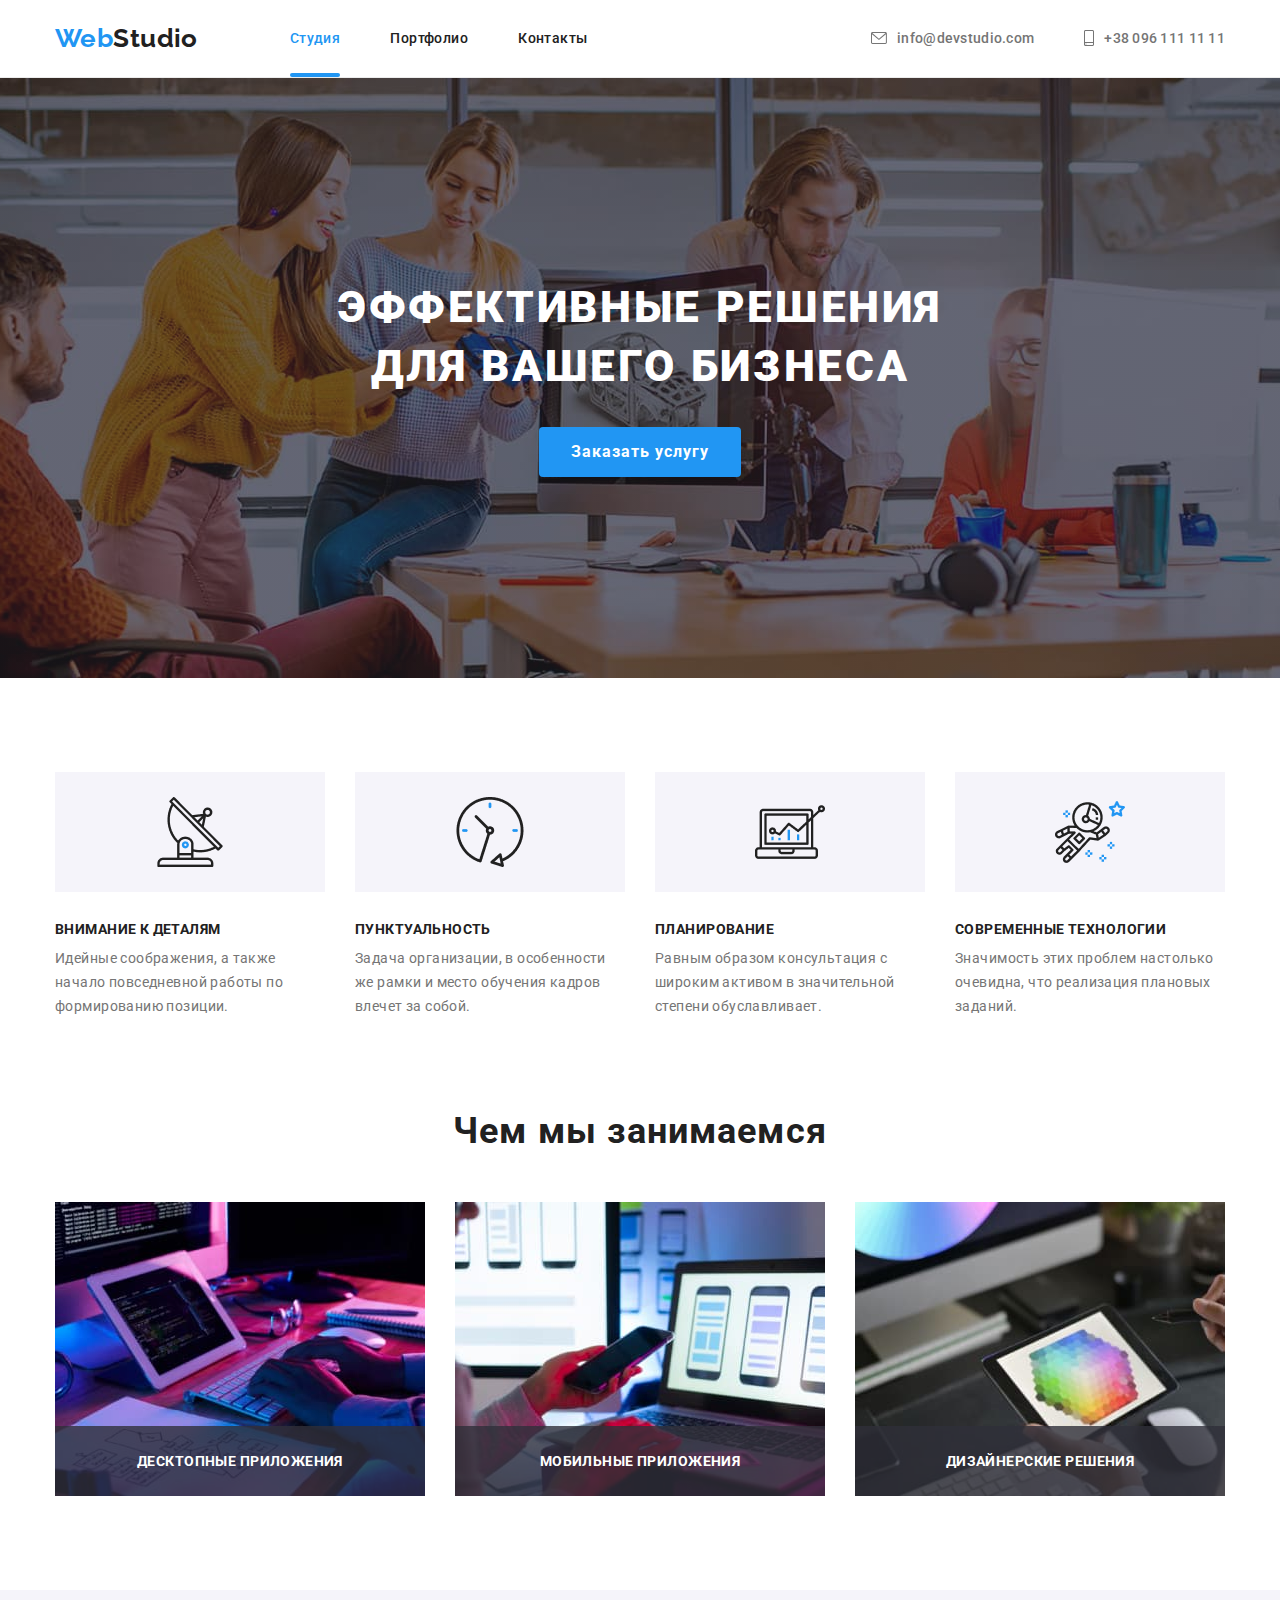
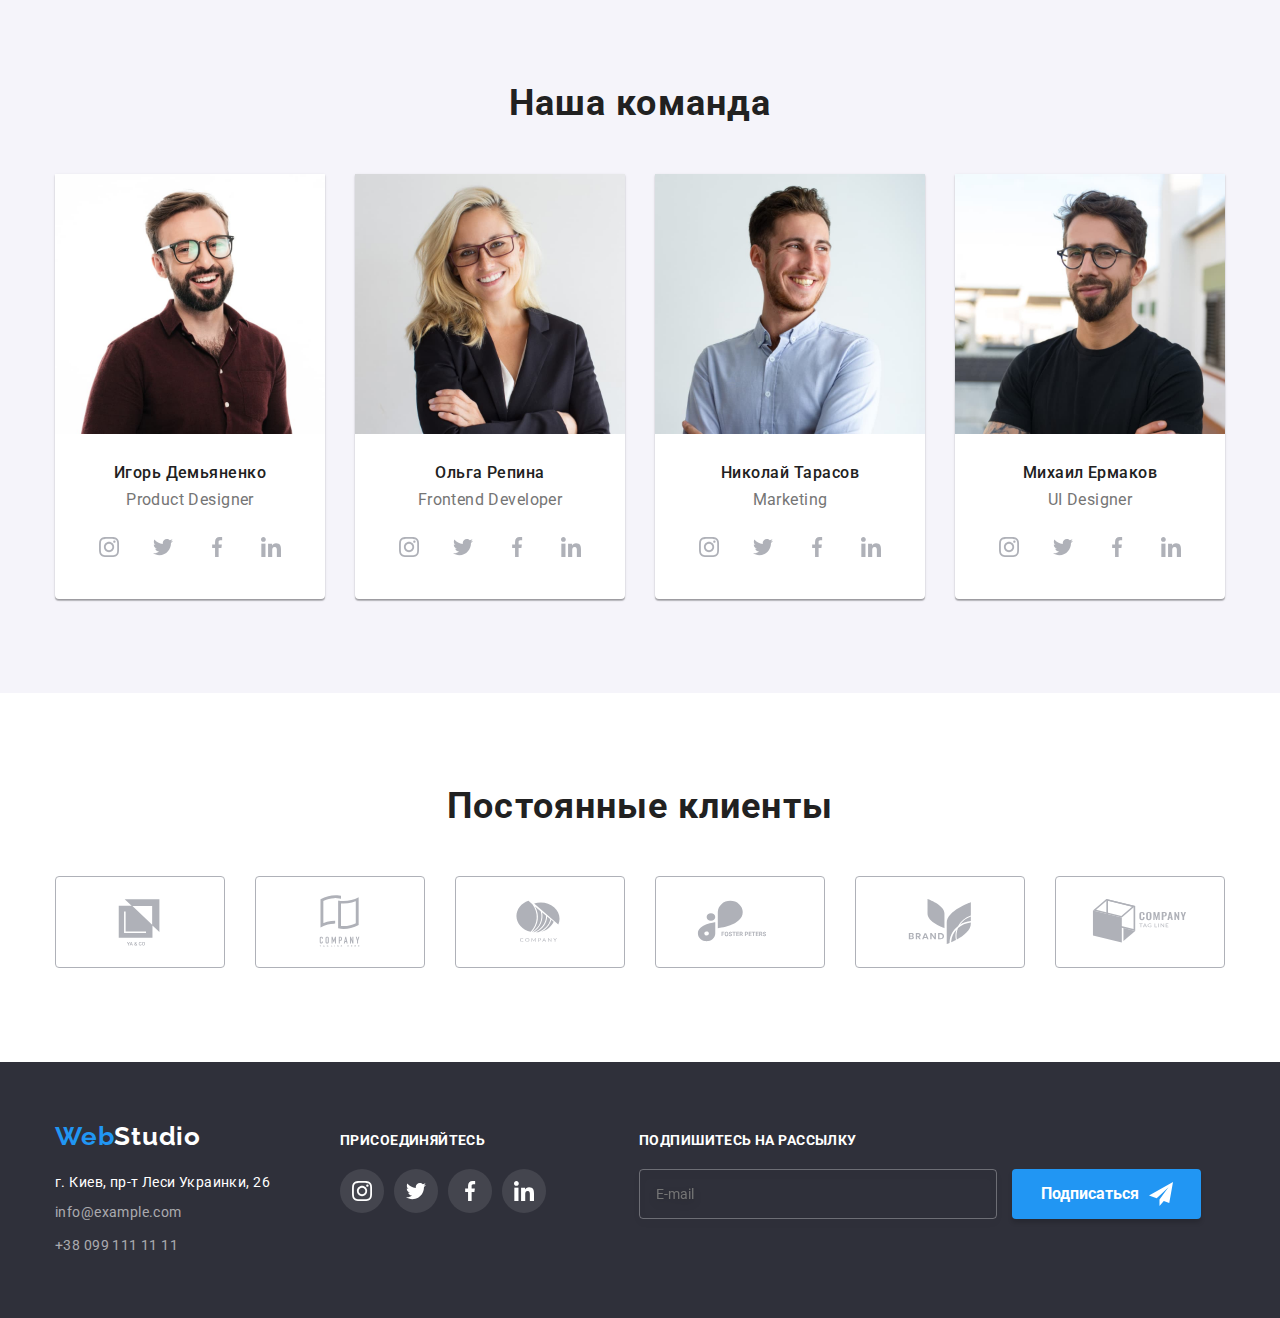
==== index.html @ 1a4ffaa0 "add06" ====
<!DOCTYPE html>
<html lang="ru">
<head>
    <meta charset="UTF-8">
    <meta http-equiv="X-UA-Compatible" content="IE=edge">
    <meta name="viewport" content="width=device-width, initial-scale=1.0">
    <title>Modyle 02 classwork</title>
    <link rel="preconnect" href="https://fonts.googleapis.com">
    <link rel="preconnect" href="https://fonts.gstatic.com" crossorigin>
    <link
        href="https://fonts.googleapis.com/css2?family=Montserrat:wght@400;500;700&family=Raleway:wght@400;500;700&family=Roboto:wght@400;500;700;900&display=swap"
        rel="stylesheet">
        <link rel="stylesheet" href="https://cdnjs.cloudflare.com/ajax/libs/modern-normalize/0.6.0/modern-normalize.min.css">
    <link rel="stylesheet" href="./css/styles.css">
</head> 

<body data-body>
        <!-- Header section -->        
    <header class="header">
        <div class=" header-container container">
            <a class="logo link" href="index.html"> <span class="accent-logo">Web</span>Studio</a>           
            <nav class=" list">
                <ul class="navigation list">
                    <li class="nav-list-item"><a class="nav-list-link link current" href="">Студия</a></li>
                    <li class="nav-list-item"><a class="nav-list-link link" href="./portfolio.html">Портфолио</a></li>
                    <li class="nav-list-item"><a class="nav-list-link link" href="">Контакты</a></li>
                </ul>
            </nav>
                           
                <ul class="information  list">
                    <li class="link-email"> <a class="email link " href="mailto:info@devstudio.com">
                         <svg class="email-icon" widht="16" height="12">
                        <use href="./images/sprite2.svg#hover"></use>
                    </svg> info@devstudio.com</a></li>
                    <li class="link-contact"> <a class=" contact-number link" href="tel:+380961111111" > 
                        <svg class=" phone-icon" widht="10" height="16">
                        <use href="./images/sprite2.svg#smartphone"></use>
                    </svg>+38 096 111 11 11</a></li>
                </ul>          
        </div>           
    </header>

        <!-- Button section -->   
    <main>
        <section class="btn-section">
        <div class="  btn-section-site container">
            <h1 class="slogan">ЭФФЕКТИВНЫЕ РЕШЕНИЯ<br> ДЛЯ ВАШЕГО БИЗНЕСА</h1> 
            <button class="modal-btn" type= "button" data-modal-open>
                Заказать услугу</button>
        </div>
        </section>   

     <!-- List section -->    
            <section class="section list-section-site ">
                <div class=" container ">
                <ul class="list list-section">
                    <li class="list-title-site list-title-antenna" >
                        <h3 class="title">Внимание к деталям</h3>
                        <p class="text">Идейные соображения, а также начало повседневной работы по формированию позиции.</p>
                    </li>
                    <li class="list-title-site  list-title-clock">
                        <h3 class="title">Пунктуальность</h3>
                        <p class="text">Задача организации, в особенности же рамки и место обучения кадров влечет за собой.</p>
                    </li>
                    <li class="list-title-site list-title-diagram">
                        <h3 class="title">Планирование</h3>
                        <p class="text">Равным образом консультация с широким активом в значительной степени обуславливает.</p>
                    </li>
                    <li class="list-title-site list-title-astronaut">
                        <h3 class="title">Современные технологии</h3> 
                        <p class="text">Значимость этих проблем настолько очевидна, что реализация плановых заданий.</p>
                    </li>
                </ul>
                </div>
            </section>

            <section class="img">
                <div class="container "> 
                    <h2 class="headline">Чем мы занимаемся</h2>               
                    <ul class="list work-list">
                        <li class="image"><img class="" src="./images/img1.jpg" alt="рабочий стол с планшетом" width="370">
                        <p class="description">десктопные приложения</p>
                    </li>
                        <li class="image"><img class="" src="./images/img2.jpg" alt="ноутбук с разработкой дизайна" width="370">
                        <p class="description">мобильные приложения</p>
                    </li>
                        <li class="image"><img class="" src="./images/img3.jpg" alt="планшет с радугой цветов" width="370">
                        <p class="description">дизайнерские решения</p>
                    </li>
                    </ul>  
                </div>
            </section>
           

     <!-- Team section -->
        <section class="team-site section">
            <div class="   container">
            <h2 class="team-title">Наша команда</h2>
            <ul class="list list-names">
                <li class="team-names">
                        <img src="./images/img4.jpg" alt="Игорь Демьяненко" width="270">
                        <div class="names-container">                       
                    <h3 class="team-name">Игорь Демьяненко</h3>
                    <p class="team-description">Product Designer</p>
                        <ul class="social-list list">
                            <li class="social-list-item"><a class="social-list-link" href="">
                                <svg class="social-list-icon" width="20" height="20">
                                    <use href="./images/sprite.svg#instagram"></use>
                                </svg>
                            </a></li>
                            <li class="social-list-item"><a class="social-list-link" href="">
                                <svg class="social-list-icon" widht="20" height="20">
                                    <use href="./images/sprite.svg#twitter"></use>
                                </svg>
                            </a></li>
                            <li class="social-list-item"><a class="social-list-link" href="">
                                <svg class="social-list-icon" widht="20" height="20">
                                    <use href="./images/sprite.svg#facebook"></use>
                                </svg>
                            </a></li>
                            <li class="social-list-item"><a class="social-list-link" href="">
                                <svg class="social-list-icon" widht="20" height="20">
                                    <use href="./images/sprite.svg#linkedin"></use>
                                </svg>
                            </a></li>
                        </ul>
                </div>
                </li>

                <li class="team-names">
                        <img src="./images/img5.jpg" alt="Ольга Репина" width="270">
                        <div class="names-container">
                    <h3 class="team-name">Ольга Репина</h3>
                    <p class="team-description">Frontend Developer</p>
                        <ul class="social-list list">
                            <li class="social-list-item"><a class="social-list-link" href="">
                                <svg class="social-list-icon" widht="20" height="20">
                                    <use href="./images/sprite.svg#instagram"></use>
                                </svg>
                            </a></li>
                            <li class="social-list-item"><a class="social-list-link" href="">
                                <svg class="social-list-icon" widht="20" height="20">
                                    <use href="./images/sprite.svg#twitter"></use>
                                </svg>
                            </a></li>
                            <li class="social-list-item"><a class="social-list-link" href="">
                                <svg class="social-list-icon" widht="20" height="20">
                                    <use href="./images/sprite.svg#facebook"></use>
                                </svg>
                            </a></li>
                            <li class="social-list-item"><a class="social-list-link" href="">
                                <svg class="social-list-icon" widht="20" height="20">
                                    <use href="./images/sprite.svg#linkedin"></use>
                                </svg>
                            </a></li>
                        </ul>
                    </div>
                </li>

                <li class="team-names">
                        <img src="./images/img6.jpg" alt="Николай Тарасов" width="270">
                        <div class="names-container">
                    <h3 class="team-name">Николай Тарасов</h3>
                    <p class="team-description">Marketing</p>
                        <ul class="social-list list">
                            <li class="social-list-item"><a class="social-list-link" href="">
                                <svg class="social-list-icon" widht="20" height="20">
                                    <use href="./images/sprite.svg#instagram"></use>
                                </svg>
                            </a></li>
                            <li class="social-list-item"><a class="social-list-link" href="">
                                <svg class="social-list-icon" widht="20" height="20">
                                    <use href="./images/sprite.svg#twitter"></use>
                                </svg>
                            </a></li>
                            <li class="social-list-item"><a class="social-list-link" href="">
                                <svg class="social-list-icon" widht="20" height="20">
                                    <use href="./images/sprite.svg#facebook"></use>
                                </svg>
                            </a></li>
                            <li class="social-list-item"><a class="social-list-link" href="">
                                <svg class="social-list-icon" widht="20" height="20">
                                    <use href="./images/sprite.svg#linkedin"></use>
                                </svg>
                            </a></li>
                         </ul>
                    </div>
                    </li>
                <li class="team-names">
                        <img src="./images/img7.jpg" alt="Михаил Ермаков" width="270">
                        <div class="names-container">
                    <h3 class="team-name">Михаил Ермаков</h3>
                    <p class="team-description">UI Designer</p>
                        <ul class="social-list list">
                            <li class="social-list-item"><a class="social-list-link" href="">
                                <svg class="social-list-icon" widht="20" height="20">
                                    <use href="./images/sprite.svg#instagram"></use>
                                </svg>
                            </a></li>
                            <li class="social-list-item"><a class="social-list-link" href="">
                                <svg class="social-list-icon" widht="20" height="20">
                                    <use href="./images/sprite.svg#twitter"></use>
                                </svg>
                            </a></li>
                            <li class="social-list-item"><a class="social-list-link" href="">
                                <svg class="social-list-icon" widht="20" height="20">
                                    <use href="./images/sprite.svg#facebook"></use>
                                </svg>
                            </a></li>
                            <li class="social-list-item"><a class="social-list-link" href="">
                                <svg class="social-list-icon" widht="20" height="20">
                                    <use href="./images/sprite.svg#linkedin"></use>
                                </svg>
                            </a></li>
                        </ul>
                    </div>
                </li>
            </ul>            
            </div>
        </section>

        <!--List section-->
    <section class="section">
        <div class=" container">
            <h2 class="team-title">Постоянные клиенты</h2>
            <ul class=" clients-list list ">
                <li class="link-style"><a class="link-section" href="">
                        <svg class="list-link" widht="106" height="60">
                            <use href="./images/sprite2.svg#logo"></use>
                    </svg>                    
                    </a>
                </li>
                <li class="link-style"><a class="link-section" href="">
                        <svg class="list-link" widht="106" height="60"> 
                            <use href="./images/sprite2.svg#logo1"></use>
                    </svg>
                
                    </a>
                </li>
                <li class="link-style"><a class="link-section" href="">
                        <svg class="list-link" widht="106" height="60">
                            <use href="./images/sprite2.svg#logo2"></use>
                    </svg>               
                    </a>
                </li>
                <li class="link-style"><a class="link-section" href="">
                        <svg class="list-link" widht="106" height="60">
                            <use href="./images/sprite2.svg#logo3"></use>
                    </svg>                   
                    </a>
                </li>
                <li class="link-style"><a class="link-section" href="">
                        <svg class="list-link" widht="106" height="60">
                            <use href="./images/sprite2.svg#logo4"></use>
                    </svg>                 
                    </a>
                </li>
                <li class="link-style"><a class="link-section" href="">
                        <svg class="list-link" widht="106" height="60">
                            <use href="./images/sprite2.svg#logo5"></use>
                    </svg>               
                    </a>
                </li>
            </ul>
        </div>
    </section>        
    </main>

    <!-- Footer section -->
    <footer class="  footer footer-site ">
        <div class="footer-section container">
            <div>
                <a class="logo-footer link" href="index.html"><span class="accent-logo-footer">Web</span>Studio</a>
                <address class="">
                <ul class="information list  list-site">                    
                    <li class=" adress footer-container " > г. Киев, пр-т Леси Украинки, 26</li>
                    <li class="email-site"><a class="link email-footer" href="mailto:info@devstudio.com">info@example.com</a></li>
                   <li class="contact-site"> <a class="contact-number-footer link" href="tel:+380961111111">+38 099 111 11 11</a></li>                 
                </ul>
                </address>
            </div>
            <div class="  icon-footer ">
                <p class="footer-title">присоединяйтесь</p>
                <ul class=" list list-footer">
                    <li class="social-list-item-footer"><a class="social-list-link-footer" href="">
                            <svg class="social-list-icon-footer" widht="20" height="20">
                                <use href="./images/sprite.svg#instagram"></use>
                            </svg>
                        </a></li>
                    <li class="social-list-item-footer"><a class="social-list-link-footer" href="">
                            <svg class="social-list-icon-footer" widht="20" height="20">
                                <use href="./images/sprite.svg#twitter"></use>
                            </svg>
                        </a></li>
                    <li class="social-list-item-footer"><a class="social-list-link-footer" href="">
                            <svg class="social-list-icon-footer" widht="20" height="20">
                                <use href="./images/sprite.svg#facebook"></use>
                            </svg>
                        </a></li>
                    <li class="social-list-item-footer"><a class="social-list-link-footer" href="">
                            <svg class="social-list-icon-footer" widht="20" height="20">
                                <use href="./images/sprite.svg#linkedin"></use>
                            </svg>
                        </a></li>
                </ul>
            </div>
            <div class="footer-social-send">
                <p class="footer-title">ПОДПИШИТЕСЬ НА РАССЫЛКУ</p>
                <form class="form-footer">
                    <label>
                        <input class="input-footer" type="email" name="email" placeholder="E-mail">
                    </label>
                    <button class="btn-send" type="submit">Подписаться<svg class="svg-send" width="24" height="24">
                            <use href="./images/sprite.svg#telegram"></use>
                        </svg></button>
                </form>
            </div>
        </div>      
    </footer>

    <!-- modal window -->

    <div class="backdrop is-hidden" data-modal>
        <div class="modal">
          <button class="modal-close-btn" type="button" data-modal-close>
            <svg width="18" height="18">
              <use href="./images/sprite.svg#icon-close"></use>
            </svg>
          </button>
          <form class="modal-form">
             <strong class="modal-text">Оставьте свои данные, мы вам перезвоним</strong>
            <div class="modal-contact-container">
                <label class="modal-contact" for="name">Имя</label>
                <input class="contact-input" type="text" name="name" id="name">
                <svg class="modal-contact-icon" width="18" height="18">
                    <use href="./images/sprite.svg#person-icon"></use>
                </svg>
            </div>
            <div class="modal-contact-container">
                <label class="modal-contact" for="tel">Телефон</label>
                <input class="contact-input" type="tel" name="name" id="tel">
                <svg class="modal-contact-icon" width="18" height="18">
                    <use href="./images/sprite.svg#phone-icon"></use>
                </svg>
            </div>
            <div class="modal-contact-container">
                <label class="modal-contact" for="mail">Почта</label>
                <input class="contact-input" type="email" name="mail" id="mail">
                <svg class="modal-contact-icon" width="18" height="18">
                    <use href="./images/sprite.svg#email-icon"></use>
                </svg>
            </div>
                <label class="modal-comment-text" for="comment">Комментарий </label>
                <textarea class="modal-comment" name="comment" id="comment" placeholder="Введите текст"></textarea>
              <label class="form-checkbox">
                <input class="visually-hidden form-checkbox-input" type="checkbox" name="checkbox" checked>
                <span class="form-checkbox-custom">
                    <svg class="form-checkbox-icon" width="16" height="15">
                        <use href="./images/sprite.svg#icon-check"></use>
                    </svg>
                </span>
                <span class="text-agreed"> 
                    Соглашаюсь с рассылкой и принимаю
                    <a class="modal-link" href=" ">Условия договора</a>
                </span>
              </label>  
                <button class="modal-button" type="submit">Отправить</button>
          </form>         
        </div>
      </div>

      <script src="./js/modal.js"> </script>
  
</body>
</html>
---- css/styles.css ----
body {
  font-family: Roboto, sans-serif;
  font-size: 14px;
  letter-spacing: 0.03em;
  background-color: #FFFFFF;
  color: #212121;
}
:root{
  --main-font: "Roboto";
  --secondary-font: "Raleway";
  --accent-color: #2196F3;
  --main-txt-dark: #FFFFFF;
  --main-txt-light: #212121;
  --p-color: #757575;
  --fill-color: #AFB1B8;
  --footer-color:#2F303A;

  --animation: 250ms cubic-bezier(0.4, 0, 0.2, 1);
}

.no-scroll{
  overflow: hidden;
}

h1,
h2,
h3,
h4,
p {
  margin-top: 0;
  margin-bottom: 0;
}

ul {
  margin-top: 0;
  margin-bottom: 0;
  padding-left: 0;
}

img {
  display: block;
  max-width: 100%;
  height: auto;
}

.container {
  width: 1200px;
  padding-left: 15px;
  padding-right: 15px;
  margin-left: auto;
  margin-right: auto;
}

.section {
  padding-top: 94px;
  padding-bottom: 94px;
}


/*----------Header---------*/

.header {
  padding-top: 24px;
  padding-bottom: 24px;
}
.header-container {
  justify-content: space-between;
  display: flex;
  align-items: center;
}

.list {
 
  list-style: none;
  margin-top: 0;
  margin-bottom: 0;
  padding-left: 0;

}


.link {
  text-decoration: none;
}
.logo {
  font-family: Raleway, sans-serif;
  font-style: normal;
  font-weight: bold;
  margin-right: 92px;
  font-size: 26px;
  line-height: 1.1;
  color: var(--main-txt-light);
}
.accent-logo {
  color: var(--accent-color);
}

.navigation{
  display: flex;
  align-items: center;
 
}
.nav-list-item:not(:last-child) {
  margin-right: 50px;
}

.nav-list-item{
  
}
.nav-list-link {
  font-family: Roboto, sans-serif;
  font-style: normal;
  font-weight: 500;
  font-size: 14px;
  line-height: 1.1;
  color: var(--main-txt-light);

  transition: color var(--animation);
}


.nav-list-link:hover,
.nav-list-link:focus {
  color:var(--accent-color);
}

.current{
  position: relative;
  color:var(--accent-color);
}

.current::after{
  content: '';
  position: absolute;
  bottom: 0;
  left: 0;
  transform: translateY(31px);
  width: 100%;
  height: 4px;

  background-color: var(--accent-color);
  border-radius: 2px;
}

.information {
  display: flex;
  margin-left: auto;
  align-items: center;
}



.email-icon{
  margin-right: 10px;
  width: 16px;
  height: 12px;
  fill: currentColor;
}


.phone-icon{
  margin-right: 10px;
  width: 10px;
  height: 16px;
  fill: currentColor;
}


.email,
.contact-number {
  font-family: Roboto, sans-serif;
  font-style: normal;
  font-weight: 500;
  font-size: 14px;
  line-height: 1.1;
  letter-spacing: 0.02em;
  color: var(--p-color);

  transition:color var(--animation);
}





.email:hover,
.email:focus{
color: var(--accent-color);
}

.contact-number:hover,
.contact-number:focus{
  color: var(--accent-color);
}



.link-contact{
  margin-left: 50px;
}

/*-----Button section-----*/

.btn-section {
  background-image:linear-gradient(to top, 
   rgba(47, 48, 58, 0.4),
   rgba(47, 48, 58, 0.4)), 
  url(../images/hero/Img\ \(1\).jpg);
  background-size: cover;
  background-repeat: no-repeat;
  background-position: center;
  max-width: 1600px;
  height: 600px;
  margin: auto;
  text-align: center;
  padding-top: 200px;
  padding-bottom: 200px;
  background-color: #C4C4C4;
}



.slogan {
  font-family: Roboto, sans-serif;
  font-style: normal;
  font-weight: 900;
  font-size: 44px;
  letter-spacing: 0.06em;
  line-height: 1.36;
  text-align: center;
  color: var(--main-txt-dark);
}

.modal-btn {
  margin-left: auto;
  margin-right: auto;
  margin-top: 30px;
  padding: 10px 32px;
  min-width: 200px;
  box-shadow: 0px 4px 4px rgba(0, 0, 0, 0.15);
  border: none;
  border-radius: 4px;
  font-family: Roboto, sans-serif;
  font-weight:700;
  font-size: 16px;
  line-height: 1.88;
  text-align: center;
  letter-spacing: 0.06em;
  cursor: pointer;
  background-color: var(--accent-color);
  color:var(--main-txt-dark);
}

/*-----List section-----*/



.list-title-site::before{
  display: block;
  content: "";
  height: 120px;;
  background-color: #F5F4FA;
  background-repeat: no-repeat;
  background-position: center;
  margin-bottom: 30px;
}

.list-title-antenna::before{
  background-image: url(../images/antenna\ 1.png)
}

.list-title-clock::before{
  background-image: url(../images/clock\ 1.png)
}
.list-title-diagram::before {
  background-image: url(../images/diagram\ 1.png)
}
.list-title-astronaut::before {
  background-image: url(../images/astronaut\ 1.png)
}
.title {
  margin-bottom: 10px;
  font-family: Roboto, sans-serif;
  font-style: normal;
  font-weight: bold;
  font-size: 14px;
  line-height: 1.1;
  letter-spacing: 0.03em;
  text-transform: uppercase;
  color: var(--main-txt-light);
}

.text {
  font-family: Roboto;
  font-style: normal;
  font-weight: normal;
  font-size: 14px;
  line-height: 1.7;
  letter-spacing: 0.03em;
  color: var(--p-color);
}

.list-title-site {
  width: 270px;
}
.list-title-site:not(:last-child) {
  margin-right: 30px;
}
.list-section {
  display: flex;
  align-items: center;

}

.img {
  padding-bottom: 94px;
}
.headline {
  margin-bottom: 50px;
  font-family: Roboto, sans-serif;
  font-style: normal;
  font-weight: bold;
  font-size: 36px;
  line-height: 1.1;
  text-align: center;
  letter-spacing: 0.03em;
  color: var(--main-txt-light);
}

.image {
  width: 370px;
  position: relative;
}



.description{
  text-transform: uppercase;
  color: var(--main-txt-dark);
  background-color: rgba(47, 48, 58, 0.8);
  position: absolute;
  font-weight: 700;
  line-height: 1.6;
  width: 100%;
  height: 70px;
  bottom: 0;
  display: flex;
  justify-content: center;
  align-items: center;
}

.image:not(:last-child) {
  margin-right: 30px;
}

.work-list{
  display: flex;
  align-items: center;
}

/*-----Team section-----*/

.team-site {
  background: #f5f4fa;
}

.team-names:not(:last-child) {
  margin-right: 30px;
}
.list-names {
  display: flex;
  
}

.team-title {
  margin-bottom: 50px;
  font-weight: 700;
  font-size: 36px;
  line-height: 1.1;
  text-align: center;
  letter-spacing: 0.03em;
  color:var(--main-txt-light);
}
.names-container { 
  padding-top: 30px;
  padding-bottom: 30px;
}

.team-name {
  margin-bottom: 10px;
  font-family: Roboto;
  font-style: normal;
  font-weight: 500;
  font-size: 16px;
  line-height: 1.1;
  text-align: center;
  letter-spacing: 0.03em;
  color: var(--main-txt-light);
}
.team-names {
  background: var(--main-txt-dark);
  box-shadow: 0px 1px 3px rgba(0, 0, 0, 0.12), 0px 1px 1px rgba(0, 0, 0, 0.14),
    0px 2px 1px rgba(0, 0, 0, 0.2);
  border-radius: 0px 0px 4px 4px;
  width: 270px;
}

.team-description {
  font-size: 16px;
  line-height: 1.1;
  text-align: center;
  color: var(--p-color);
}
.social-list{
  justify-content: center;
  margin-top: 16px;
  display: flex;
  align-items: center;
}

.social-list-link{
  display: flex;
  align-items: center;
  justify-content: center;
  width: 44px;
  height: 44px;
  background-color: var(--main-txt-dark);
  border-radius: 50% ;
  color: var(--fill-color);

  transition: color var(--animation),background-color var(--animation) ;
}
.social-list-item:not(:last-child){
  margin-right: 10px;
}
.social-list-icon{
  width: 20px;
  height: 20px;
  fill:currentColor;
}
.link{
  display: flex;
  align-items: center;
}

.social-list-link:hover,
.social-list-link:focus{
  background-color: var(--accent-color);
  color: var(--main-txt-dark);
}


.link-style:not(:last-child){
  margin-right: 30px;
 }

.link-section{
  border: 1px solid var(--fill-color);
  display: flex;
  align-items: center;
  justify-content: center; 
  border-radius: 4px;
 width: 170px;
 height: 92px;
 color: var(--fill-color);
 transition:color var(--animation), border-color var(--animation);
}

.list-link{
  fill:currentColor;
  width: 106px;
  height: 60px;
}

.clients-list{
 display: flex;
}

.link-section:hover,
.link-section:focus{
  color: var(--accent-color);
  border-color: var(--accent-color);
  
}


/*-----Footer section-----*/

.footer {
  background-color: var(--footer-color);
}

.email-site {
  margin-bottom: 9px;
}

.email-footer,
.contact-number-footer {
  font-family: Roboto;
  font-size: 14px;
  line-height: 1.7;
  letter-spacing: 0.03em;
  color: rgba(255, 255, 255, 0.6);
  font-style: normal;
  transition: color var(--animation);
}
.logo-site {
  margin-bottom: 20px;
}
.logo-footer {
  display: block;
  margin-bottom: 20px;
  font-family: Raleway;
  font-style: normal;
  font-weight: bold;
  font-size: 26px;
  line-height: 1.1;
  letter-spacing: 0.03em;
  color:var(--main-txt-dark);
}

.accent-logo-footer {
  color: var(--accent-color);
}

.list-site {
  display: inline;
}
.adress {
  margin-bottom: 9px;
  height: 21px;
  left: 215px;
  top: 1739px;
  font-family: Roboto;
  font-style: normal;
  font-weight: normal;
  font-size: 14px;
  line-height: 1.7;
  letter-spacing: 0.03em;
  color: var(--main-txt-dark);
  transition:color var(--animation);
  cursor: pointer;
}
.adress:hover,
.adress:focus{
 color: var(--accent-color);
}

.contact-number-footer:hover,
.contact-number-footer:focus{
  color: var(--accent-color);
}
.list-footer{
  display: flex;  
  background-position: center;
}
.footer-title{
  align-items:baseline ;
  text-transform: uppercase;
}

.icon-footer{ 
  margin-left: 70px;
}
.list-link-footer{
  display: block;
}
.footer-title{
  font-weight: 700;
  line-height: 1.14;
  margin-bottom: 20px;
  color:var(--main-txt-dark);
}
.footer-section{
  display: flex;
  align-items: baseline;
}

.footer-container{
  flex-direction: column;
  display: flex;
}

.social-list-footer {
  justify-content: space-between;
  margin-top: 16px;
}
.social-list-item-footer:not(:last-child) {
  margin-right: 10px;
}

.social-list-link-footer {
  display: flex;
  align-items: center;
  justify-content: center;
  width: 44px;
  height: 44px;
  background-color: rgba(255, 255, 255, 0.1);
  border-radius: 50%;
  transition:background-color var(--animation);
}

.social-list-icon-footer {
  width: 20px;
  height: 20px;
  fill: var(--main-txt-dark);
  transition: color var(--animation), background-color var(--animation) ;
}


.social-list-link-footer:hover .social-list-icon-footer,
.social-list-link-footer:focus .social-list-icon-footer {
  color: var(--main-txt-dark);
}

.social-list-link-footer:hover,
.social-list-link-footer:focus {
  background-color: var(--accent-color);
}

.input-footer {
  padding-left: 16px;
  width: 358px;
  height: 50px;
  color: rgba(255, 255, 255, 0.6);
  border: 1px solid rgba(255, 255, 255, 0.3);
  filter: drop-shadow(0px 4px 4px rgba(0, 0, 0, 0.15));
  border-radius: 4px;
  background-color: transparent;
  outline: transparent;

  transition-property: border-color;
  transition-duration: var(--duration-time);
  transition-timing-function: var(--time-allocation);
}

.footer-social-send{
  margin-left: 93px;
}

.input-footer:focus {
  border-color: var(--accent-color);
}

.btn-send {
  display: inline-flex;
  align-items: center;

  margin-left: 12px;
  padding-top: 10px;
  padding-right: 28px;
  padding-bottom: 10px;
  padding-left: 29px;

  font-family: inherit;
  font-weight: 700;
  font-size: 16px;
  line-height: 1.88;
  color: var(--main-txt-dark);
  background-color: var(--accent-color);
  cursor: pointer;
  box-shadow: 0px 4px 4px rgba(0, 0, 0, 0.15);
  border-radius: 4px;
  border: none;
}
.svg-send {
  margin-left: 10px;
}

/*-----Main portfolio-----*/
.header {
  border-bottom: 1px solid #ececec;
}

.btn {
  padding: 6px 22px;
  border-radius: 4px;
  border: none;
  font-family: Roboto;
  font-weight: 500;
  font-size: 16px;
  line-height: 1.6;
  letter-spacing: 0.03em;
  cursor: pointer;
  color:var(--main-txt-light);
  transition: color  var(--animation), background-color var(--animation), box-shadow var(--animation);
}
.btn-list:not(:last-child) {
  margin-right: 8px;
}

.list-btn-portfolio {
  margin-bottom: 50px;
  display: flex;
  align-items: center;
}
.list {
  justify-content: center;
}

.btn:hover,
.btn:focus {
  box-shadow:  0px 4px 4px rgb(0 0 0 / 25%);
  background-color: var(--accent-color);
  color: var(--main-txt-dark);
}



/*-----Galery section-----*/

.galery {
  display: flex;
  flex-wrap: wrap;
  margin-right: -30px;
  margin-bottom: -30px;
  align-items: center;
}
.img-portfolio {
  max-width: 100%;
  height: auto;
}
.list-info {
  flex-basis: calc((100% - 90px) / 3);
  justify-content: space-between;
}
.list-galery{
  display: block;
  transition: box-shadow var(--animation);
}

.list-info {
  flex-basis: calc((100% - 3 * 30px) / 3);
  margin-right: 30px;
  margin-bottom: 30px;
  justify-content: center;
  
  
}

.card-overlay{
  position: relative;
  overflow: hidden;
}
.list-galery:hover,
.list-galery:focus{
  box-shadow: 1px 4px 6px 0px rgba(0, 0, 0, 0.16), 0px 4px 4px 0px rgba(0, 0, 0, 0.06), 0px 1px 1px 0px rgba(0, 0, 0, 0.12);
}
.galery-titile {
  border: 1px solid #eeeeee;
  border-top: none;
  padding-top: 20px;
  padding-bottom: 20px;
  padding-left: 24px;
  
}
.list-title {
  margin-bottom: 4px;
  font-family: Roboto;
  font-style: normal;
  font-weight: bold;
  font-size: 18px;
  line-height: 2;
  letter-spacing: 0.06em;
  color: var(--main-txt-light);
}

.text-portfolio {
  margin-top: 0px;
  margin-bottom: 0px;
  font-family: Roboto;
  font-style: normal;
  font-weight: normal;
  font-size: 16px;
  line-height: 1.8;
  letter-spacing: 0.03em;
  color: var(--p-color);
}

.portfolio-overlay{
  position: absolute;
  top: 0;
  left: 0;
  transform: translateY(100%);
  width:370px ;
  height: 294px; 
  padding-top: 63px;
  padding-bottom: 63px;
  background-color: rgba(33, 150, 243, 0.9);
  padding-left: 24px;
  padding-right: 24px;
  transition: transform var(--animation);
}

.list-galery:hover .portfolio-overlay,
.list-galery:focus .portfolio-overlay{
  transform: translateY(0%);
}

.portfolio-description{
  width: 332px;
  height: 168px;
  font-weight: 400;
  font-size: 18px;
  line-height: 28px;
  color: var(--main-txt-dark);

}
/*-----Footer portfolio section-----*/

.footer-site {
  
  padding-top: 60px;
  padding-bottom: 60px;
}

.logo-portfolio {
  margin-bottom: 20px;
}
.logo-footer {
  font-family: Raleway;
  font-style: normal;
  font-weight: bold;
  font-size: 26px;
  line-height: 1.1;
  letter-spacing: 0.03em;
}
.list-portfolio {
  display: inline;
}
.email-footer:hover {
  color: var(--accent-color);
}

/*---Modal window---*/

.backdrop{
  position: fixed;
  top: 0;
  left: 0;
  width:100% ;
  height:100% ;

  opacity: 1;
  visibility: visible;
  pointer-events: initial;

  z-index: 1000;
  transition: opacity var(--animation),
   visibility var(--animation) ;
  background-color: rgba(0, 0, 0, 0.2);
}

.backdrop.is-hidden {
  opacity: 0;
  visibility: hidden;
  pointer-events: none;
}
.modal{
  position: absolute;
  top: 50%;
  left: 50%;

  transform: translate(-50%, -50%);
  width:528px;
  height: 581px;

  background-color: var(--main-txt-dark);

  border-radius: 4px ;
  box-shadow: 0px 4px 4px 0px rgba(0, 0, 0, 0.25);
}

.modal-close-btn{
  position: absolute;
  top: 8px;
  right: 8px;
  display: flex;
  align-items: center;
  justify-content: center;
  width: 30px;
  height: 30px;
  border: 1px solid rgba(0, 0, 0, 0.1);
  border-radius: 50% ;
  background-color: var(--main-txt-dark);
  cursor: pointer;
  transition:fill var(--animation);
}

.modal-close-btn:hover,
.modal-close-btn:focus{
  fill: var(--accent-color);
}

.modal-form{

  padding: 40px;
}
.modal-text{
  padding-bottom: 12px;
  font-size: 20px;
  line-height: 23px;
  text-align: center;
}

.modal-contact-container{
  margin-bottom: 10px;
  position: relative
}
.modal-contact{
  padding-bottom: 4px;
  font-size: 12px;
  line-height: 1.17;
  letter-spacing: 0.01em;
  color: var(--p-color);
}
.contact-input{
  width: 100%;
  height: 40px;
  padding-top: 4px;
  padding-right: 6px;
  padding-bottom: 4px;
  padding-left: 42px;
  border-radius: 4px;
  outline: none;
  cursor: pointer;
  border: 1px solid rgba(33, 33, 33, 0.2);
  transition:color var(--animation), border-color var(--animation);
}

.contact-input:hover{
  border-color: var(--accent-color);
}
.contact-input:hover + .modal-contact-icon{
  fill : var(--accent-color);
}


.modal-contact-icon{
  position: absolute;
  left: 12px;
  transform: translateY(11px);
  color: var(--main-txt-light);
  transition:fill var(--animation);
}


.modal-comment-text{
  font-weight: 400;
  font-size: 12px;
  line-height: 1.67;
  letter-spacing: 0.01em;
  color:var(--p-color);
}
.modal-comment{
  width: 100%;
  height: 120px;
  padding: 12px 16px;
  font-weight: 400;
  font-size: 12px;
  line-height: 16px;
  letter-spacing: 0.01em;
  color: rgba(117, 117, 117, 0.5);
  border-radius: 4px;
  border: 1px solid rgba(33, 33, 33, 0.2);
}


.checkbox{
  
}
.form-checkbox{
  display: flex;
  align-items: center;
  justify-content: center;
  gap: 7px;
}

.form-checkbox-custom{
  display: inline-flex;
  align-items: center;
  justify-content: center;
  width: 16px;
  height: 15px;
  outline-offset: -2px;
  border-radius: 2px;
  border-color: var(--main-txt-light);
  transition: outline-color var(--animation), background-color var(--animation);
}
.form-checkbox-input:checked + .form-checkbox-custom {
    background-color: var(--accent-color);
    outline: 2px solid var(--accent-color);
}

.form-checkbox-icon {
  fill: var(--main-txt-dark);
}
.text-agreed{
  font-weight: 400;
  font-size: 14px;
  line-height: 1.71px;
  letter-spacing: 0.03em;
  color: var(--p-color)
}



.visually-hidden{
  position: absolute;
  width: 1px;
  height: 1px;
  margin: -1px;
  border: 0;
  padding: 0;
  
  white-space: nowrap;
  clip-path: inset(100%);
  clip: rect(0 0 0 0);
  overflow: hidden;
}

.modal-link{
  font-weight: 400;
  font-size: 14px;
  line-height: 1.71;
  letter-spacing: 0.03em;
  text-decoration-line: underline;
  color: var(--accent-color);
}
.modal-button{
  display: flex;
  margin-left: auto;
  margin-right: auto;
  margin-top: 30px;
  padding: 10px 32px;
  width: 200px;
  box-shadow: rgb(0 0 0 / 15%) 0px 4px 4px;
  border: none;
  border-radius: 4px;
  font-weight: 700;
  font-size: 16px;
  line-height: 1.88;
  text-align: center;
  letter-spacing: 0.06em;
  cursor: pointer;
  background-color: var(--accent-color);
  color: var(--main-txt-dark);
}
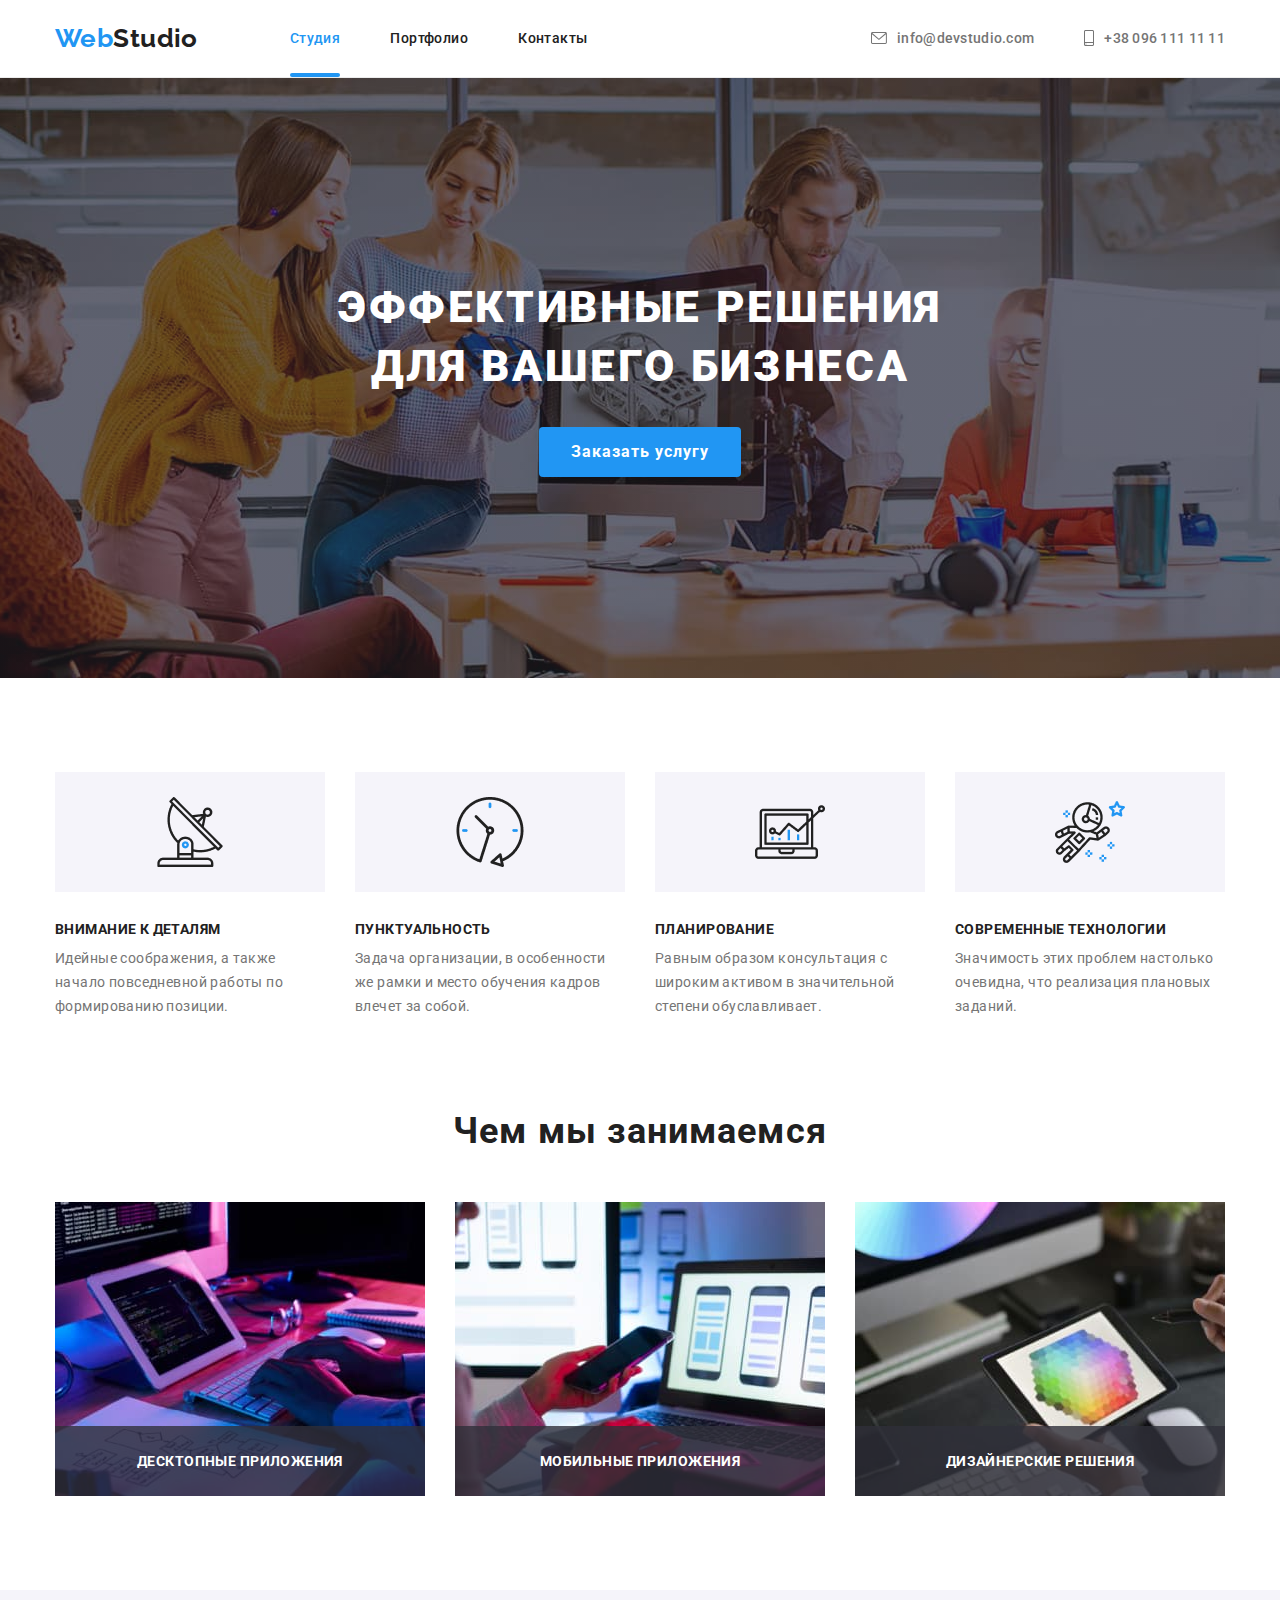
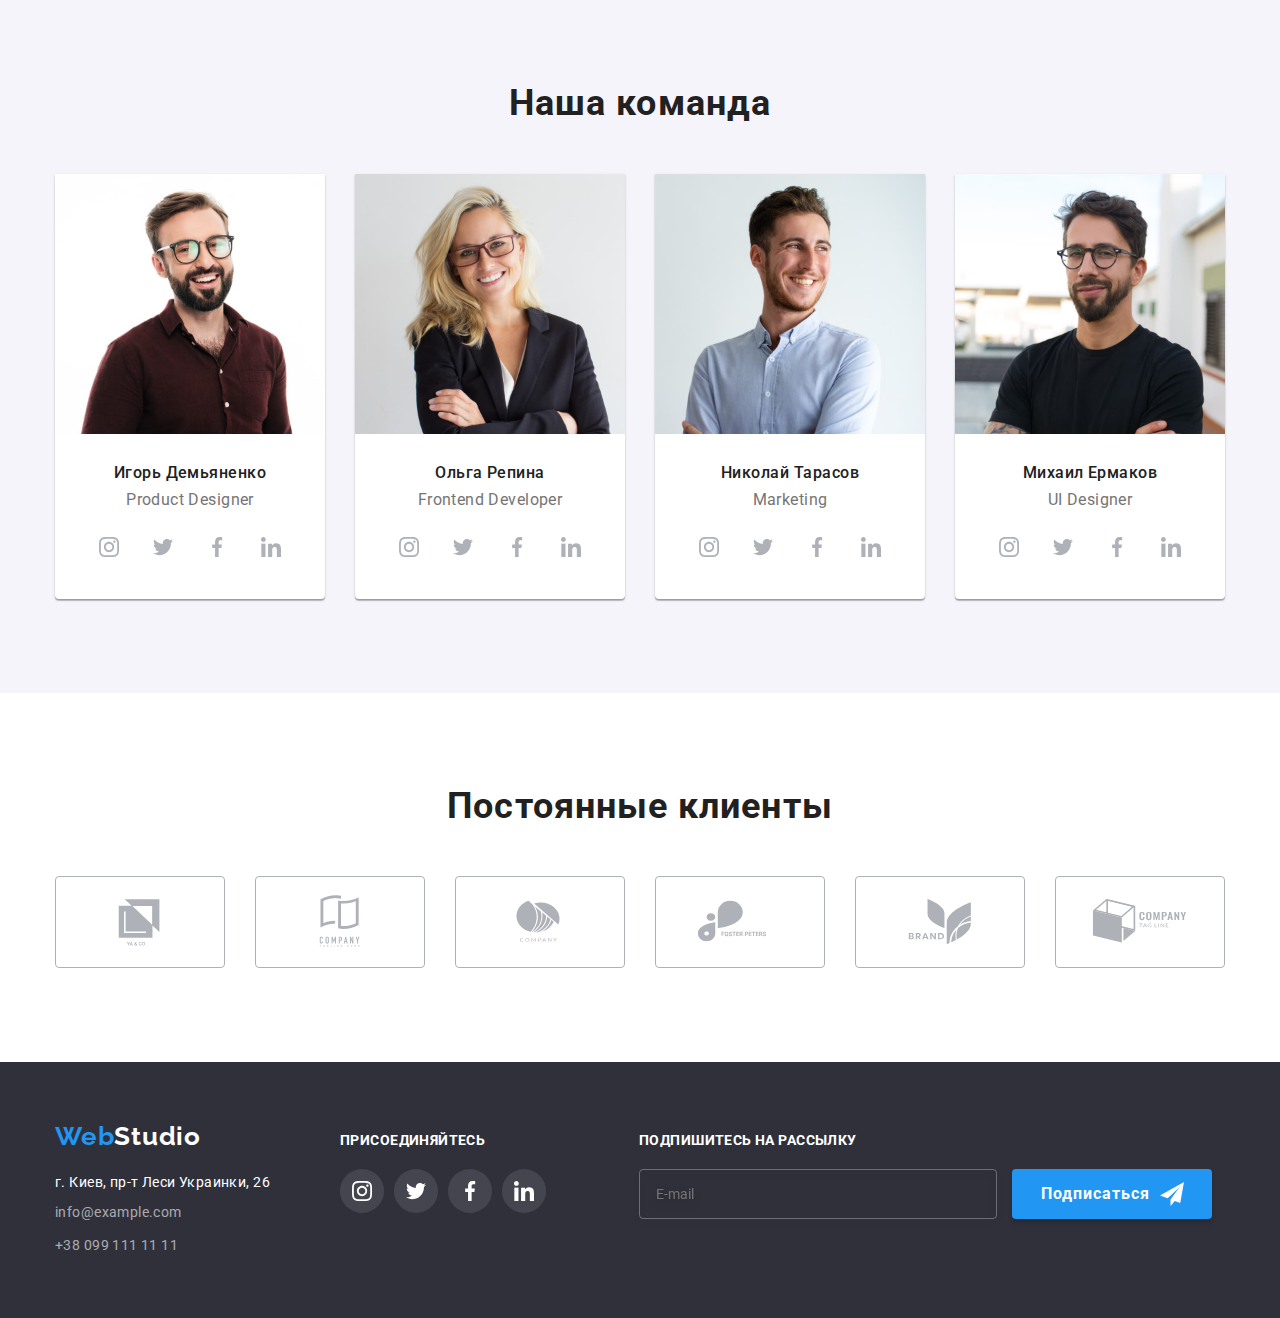
==== commit 633d0469: "add6" ====
--- a/index.html
+++ b/index.html
@@ -350,8 +350,10 @@
                     <use href="./images/sprite.svg#email-icon"></use>
                 </svg>
             </div>
+            <div class="modal-text">
                 <label class="modal-comment-text" for="comment">Комментарий </label>
                 <textarea class="modal-comment" name="comment" id="comment" placeholder="Введите текст"></textarea>
+            </div>               
               <label class="form-checkbox">
                 <input class="visually-hidden form-checkbox-input" type="checkbox" name="checkbox" checked>
                 <span class="form-checkbox-custom">
--- a/css/styles.css
+++ b/css/styles.css
@@ -628,16 +628,18 @@
   border-radius: 4px;
   background-color: transparent;
   outline: transparent;
-
+  cursor: pointer;
   transition-property: border-color;
   transition-duration: var(--duration-time);
   transition-timing-function: var(--time-allocation);
 }
 
+
+
 .footer-social-send{
   margin-left: 93px;
 }
-
+.input-footer:hover,
 .input-footer:focus {
   border-color: var(--accent-color);
 }
@@ -645,7 +647,7 @@
 .btn-send {
   display: inline-flex;
   align-items: center;
-
+  letter-spacing: 0.06em;
   margin-left: 12px;
   padding-top: 10px;
   padding-right: 28px;
@@ -860,6 +862,7 @@
   position: absolute;
   top: 50%;
   left: 50%;
+  padding: 40px;
 
   transform: translate(-50%, -50%);
   width:528px;
@@ -892,15 +895,12 @@
   fill: var(--accent-color);
 }
 
-.modal-form{
-
-  padding: 40px;
-}
+
 .modal-text{
-  padding-bottom: 12px;
+  display: block;
+  margin-bottom: 20px;
   font-size: 20px;
   line-height: 23px;
-  text-align: center;
 }
 
 .modal-contact-container{
@@ -908,13 +908,13 @@
   position: relative
 }
 .modal-contact{
-  padding-bottom: 4px;
   font-size: 12px;
   line-height: 1.17;
   letter-spacing: 0.01em;
   color: var(--p-color);
 }
 .contact-input{
+  margin-top: 4px;
   width: 100%;
   height: 40px;
   padding-top: 4px;
@@ -928,7 +928,8 @@
   transition:color var(--animation), border-color var(--animation);
 }
 
-.contact-input:hover{
+.contact-input:hover,
+.contact-input:focus{
   border-color: var(--accent-color);
 }
 .contact-input:hover + .modal-contact-icon{
@@ -938,6 +939,7 @@
 
 .modal-contact-icon{
   position: absolute;
+  padding-top: auto;
   left: 12px;
   transform: translateY(11px);
   color: var(--main-txt-light);
@@ -948,7 +950,6 @@
 .modal-comment-text{
   font-weight: 400;
   font-size: 12px;
-  line-height: 1.67;
   letter-spacing: 0.01em;
   color:var(--p-color);
 }
@@ -960,17 +961,22 @@
   font-size: 12px;
   line-height: 16px;
   letter-spacing: 0.01em;
+  resize: none;
+  outline: none;
   color: rgba(117, 117, 117, 0.5);
   border-radius: 4px;
   border: 1px solid rgba(33, 33, 33, 0.2);
-}
-
-
-.checkbox{
-  
-}
+  transition:  border-color var(--animation);
+}
+
+.modal-comment:hover,
+.modal-comment:focus{
+  border-color: var(--accent-color);
+}
+
 .form-checkbox{
   display: flex;
+  margin-bottom: 30px;
   align-items: center;
   justify-content: center;
   gap: 7px;
@@ -984,6 +990,7 @@
   height: 15px;
   outline-offset: -2px;
   border-radius: 2px;
+  border: 1px solid var(--main-txt-light);
   border-color: var(--main-txt-light);
   transition: outline-color var(--animation), background-color var(--animation);
 }
@@ -1028,12 +1035,12 @@
   color: var(--accent-color);
 }
 .modal-button{
-  display: flex;
+  display: block;
   margin-left: auto;
   margin-right: auto;
-  margin-top: 30px;
+  margin-bottom: 40px;
   padding: 10px 32px;
-  width: 200px;
+  min-width: 200px;
   box-shadow: rgb(0 0 0 / 15%) 0px 4px 4px;
   border: none;
   border-radius: 4px;
@@ -1046,3 +1053,7 @@
   background-color: var(--accent-color);
   color: var(--main-txt-dark);
 }
+.modal-button:hover,
+.modal-button:focus{
+  box-shadow: 0px 4px 4px rgb(0 0 0 / 25%);
+}
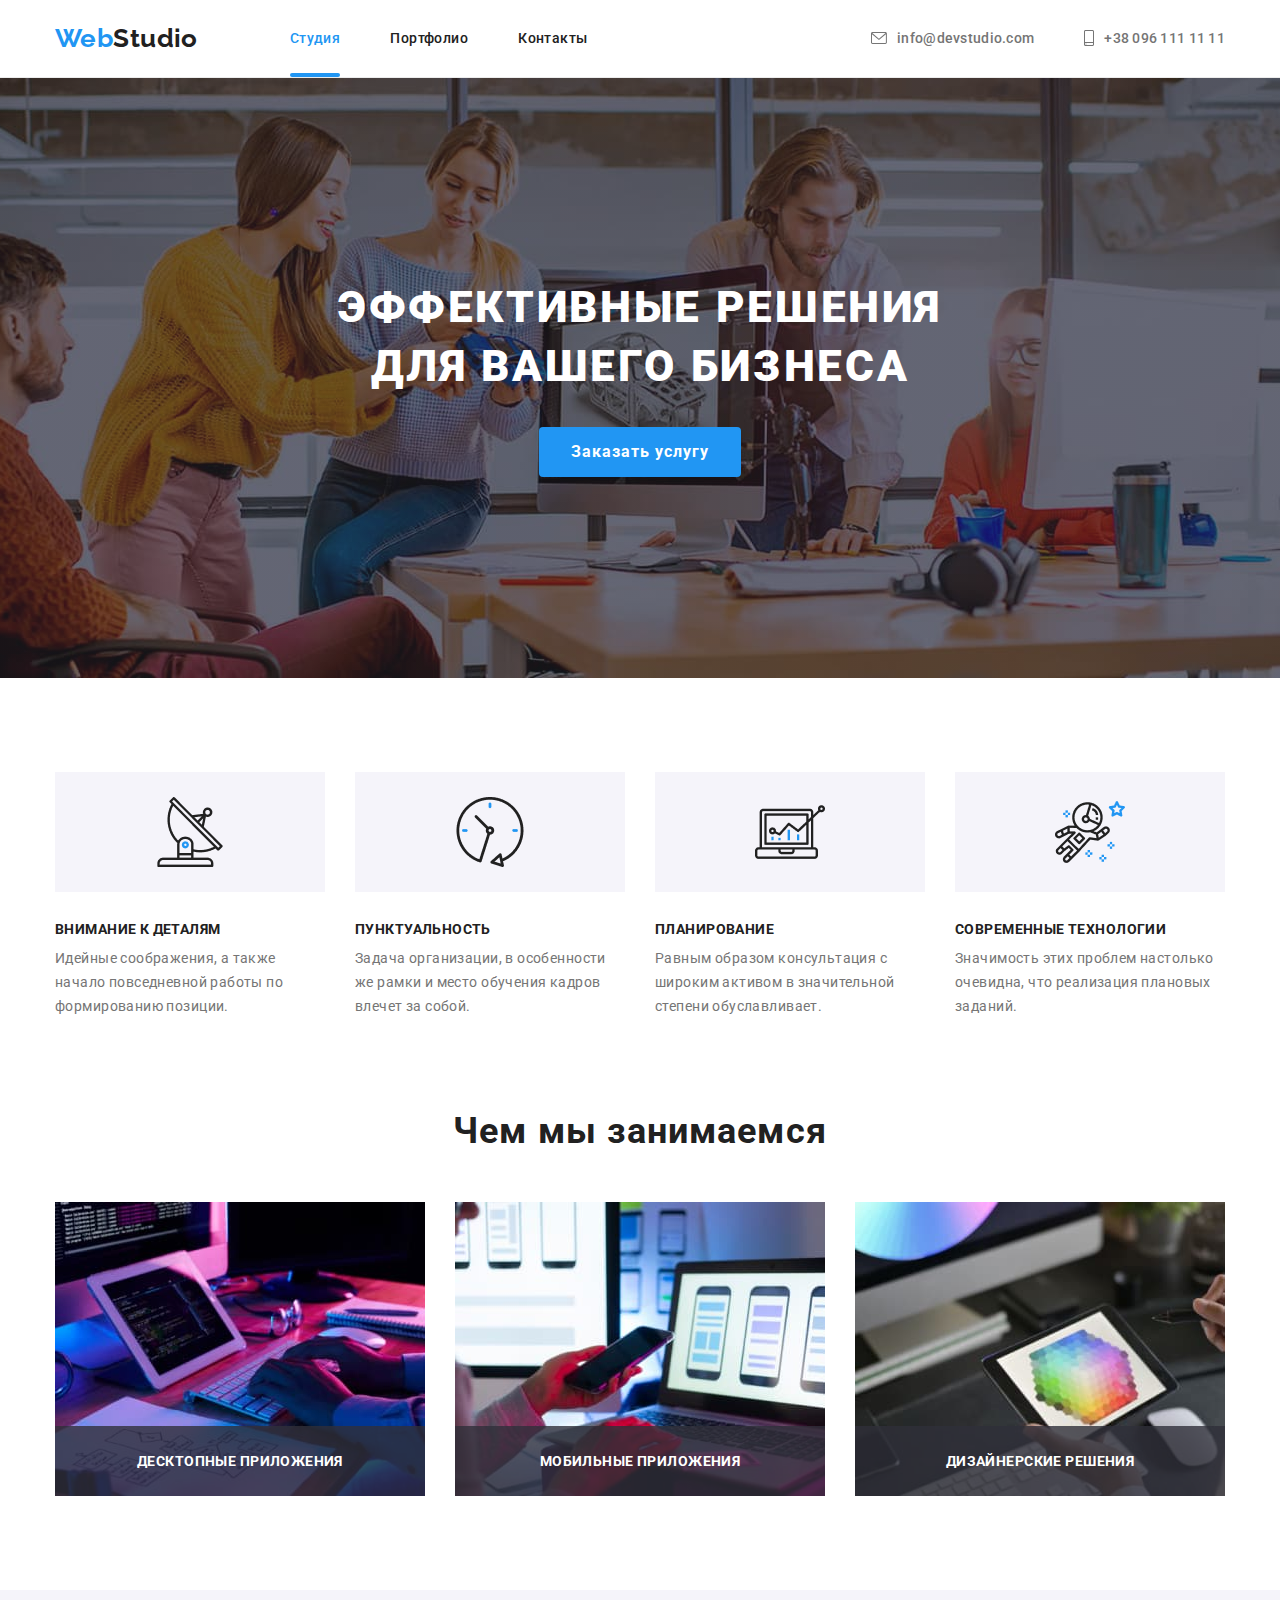
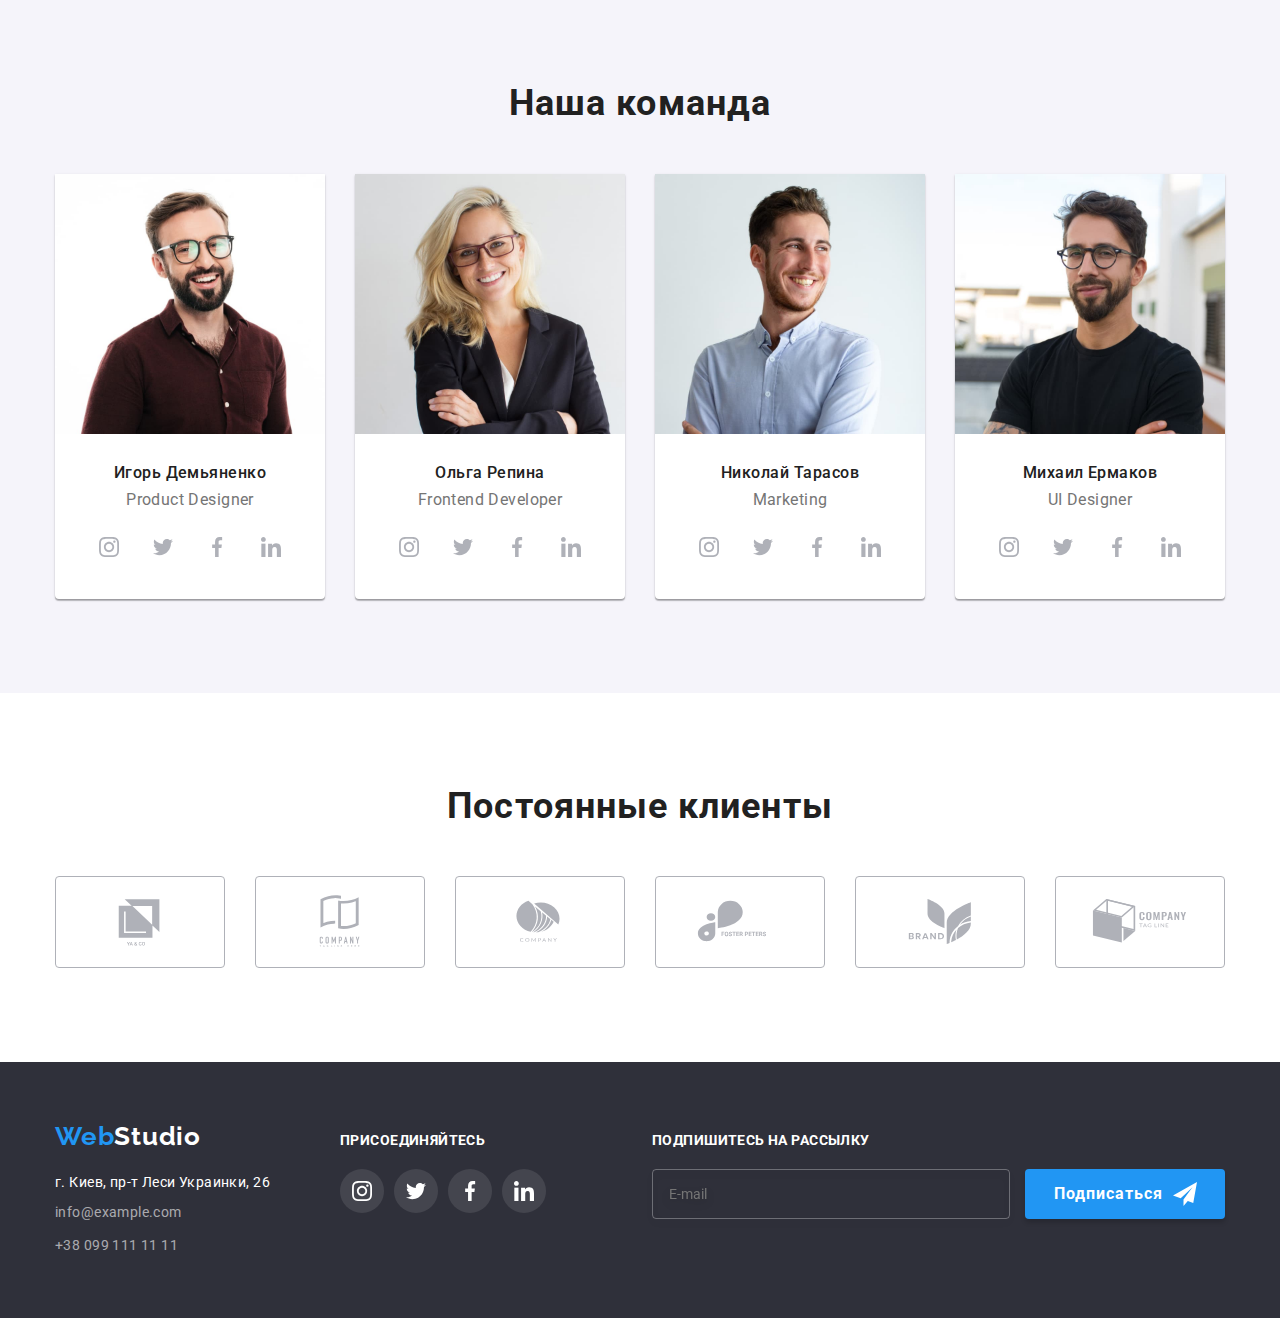
==== commit a8209fd7: "add6" ====
--- a/index.html
+++ b/index.html
@@ -308,7 +308,7 @@
                 <p class="footer-title">ПОДПИШИТЕСЬ НА РАССЫЛКУ</p>
                 <form class="form-footer">
                     <label>
-                        <input class="input-footer" type="email" name="email" placeholder="E-mail">
+                        <input class="input-footer" type="email" name="email" placeholder="E-mail" required>
                     </label>
                     <button class="btn-send" type="submit">Подписаться<svg class="svg-send" width="24" height="24">
                             <use href="./images/sprite.svg#telegram"></use>
@@ -331,31 +331,31 @@
              <strong class="modal-text">Оставьте свои данные, мы вам перезвоним</strong>
             <div class="modal-contact-container">
                 <label class="modal-contact" for="name">Имя</label>
-                <input class="contact-input" type="text" name="name" id="name">
+                <input class="contact-input" type="text" name="name" id="name" required>
                 <svg class="modal-contact-icon" width="18" height="18">
                     <use href="./images/sprite.svg#person-icon"></use>
                 </svg>
             </div>
             <div class="modal-contact-container">
                 <label class="modal-contact" for="tel">Телефон</label>
-                <input class="contact-input" type="tel" name="name" id="tel">
+                <input class="contact-input" type="tel" name="name" id="tel" required>
                 <svg class="modal-contact-icon" width="18" height="18">
                     <use href="./images/sprite.svg#phone-icon"></use>
                 </svg>
             </div>
             <div class="modal-contact-container">
                 <label class="modal-contact" for="mail">Почта</label>
-                <input class="contact-input" type="email" name="mail" id="mail">
+                <input class="contact-input" type="email" name="mail" id="mail" required>
                 <svg class="modal-contact-icon" width="18" height="18">
                     <use href="./images/sprite.svg#email-icon"></use>
                 </svg>
             </div>
-            <div class="modal-text">
+            <div class="modal-comm">
                 <label class="modal-comment-text" for="comment">Комментарий </label>
                 <textarea class="modal-comment" name="comment" id="comment" placeholder="Введите текст"></textarea>
             </div>               
               <label class="form-checkbox">
-                <input class="visually-hidden form-checkbox-input" type="checkbox" name="checkbox" checked>
+                <input class="visually-hidden form-checkbox-input" type="checkbox" name="checkbox" checked required>
                 <span class="form-checkbox-custom">
                     <svg class="form-checkbox-icon" width="16" height="15">
                         <use href="./images/sprite.svg#icon-check"></use>
--- a/css/styles.css
+++ b/css/styles.css
@@ -629,15 +629,13 @@
   background-color: transparent;
   outline: transparent;
   cursor: pointer;
-  transition-property: border-color;
-  transition-duration: var(--duration-time);
-  transition-timing-function: var(--time-allocation);
+  transition: border-color var(--animation);
 }
 
 
 
 .footer-social-send{
-  margin-left: 93px;
+  margin-left: auto;
 }
 .input-footer:hover,
 .input-footer:focus {
@@ -898,10 +896,11 @@
 
 .modal-text{
   display: block;
-  margin-bottom: 20px;
+  margin-bottom: 12px;
   font-size: 20px;
   line-height: 23px;
 }
+
 
 .modal-contact-container{
   margin-bottom: 10px;
@@ -937,19 +936,26 @@
 }
 
 
+
+
 .modal-contact-icon{
   position: absolute;
-  padding-top: auto;
   left: 12px;
-  transform: translateY(11px);
+  cursor: pointer;
+  bottom: 11px;
   color: var(--main-txt-light);
   transition:fill var(--animation);
 }
 
+.modal-comm{
+  display: block;
+  line-height: 23px;
+}
 
 .modal-comment-text{
   font-weight: 400;
   font-size: 12px;
+  line-height: 14px;
   letter-spacing: 0.01em;
   color:var(--p-color);
 }
@@ -1038,7 +1044,6 @@
   display: block;
   margin-left: auto;
   margin-right: auto;
-  margin-bottom: 40px;
   padding: 10px 32px;
   min-width: 200px;
   box-shadow: rgb(0 0 0 / 15%) 0px 4px 4px;
